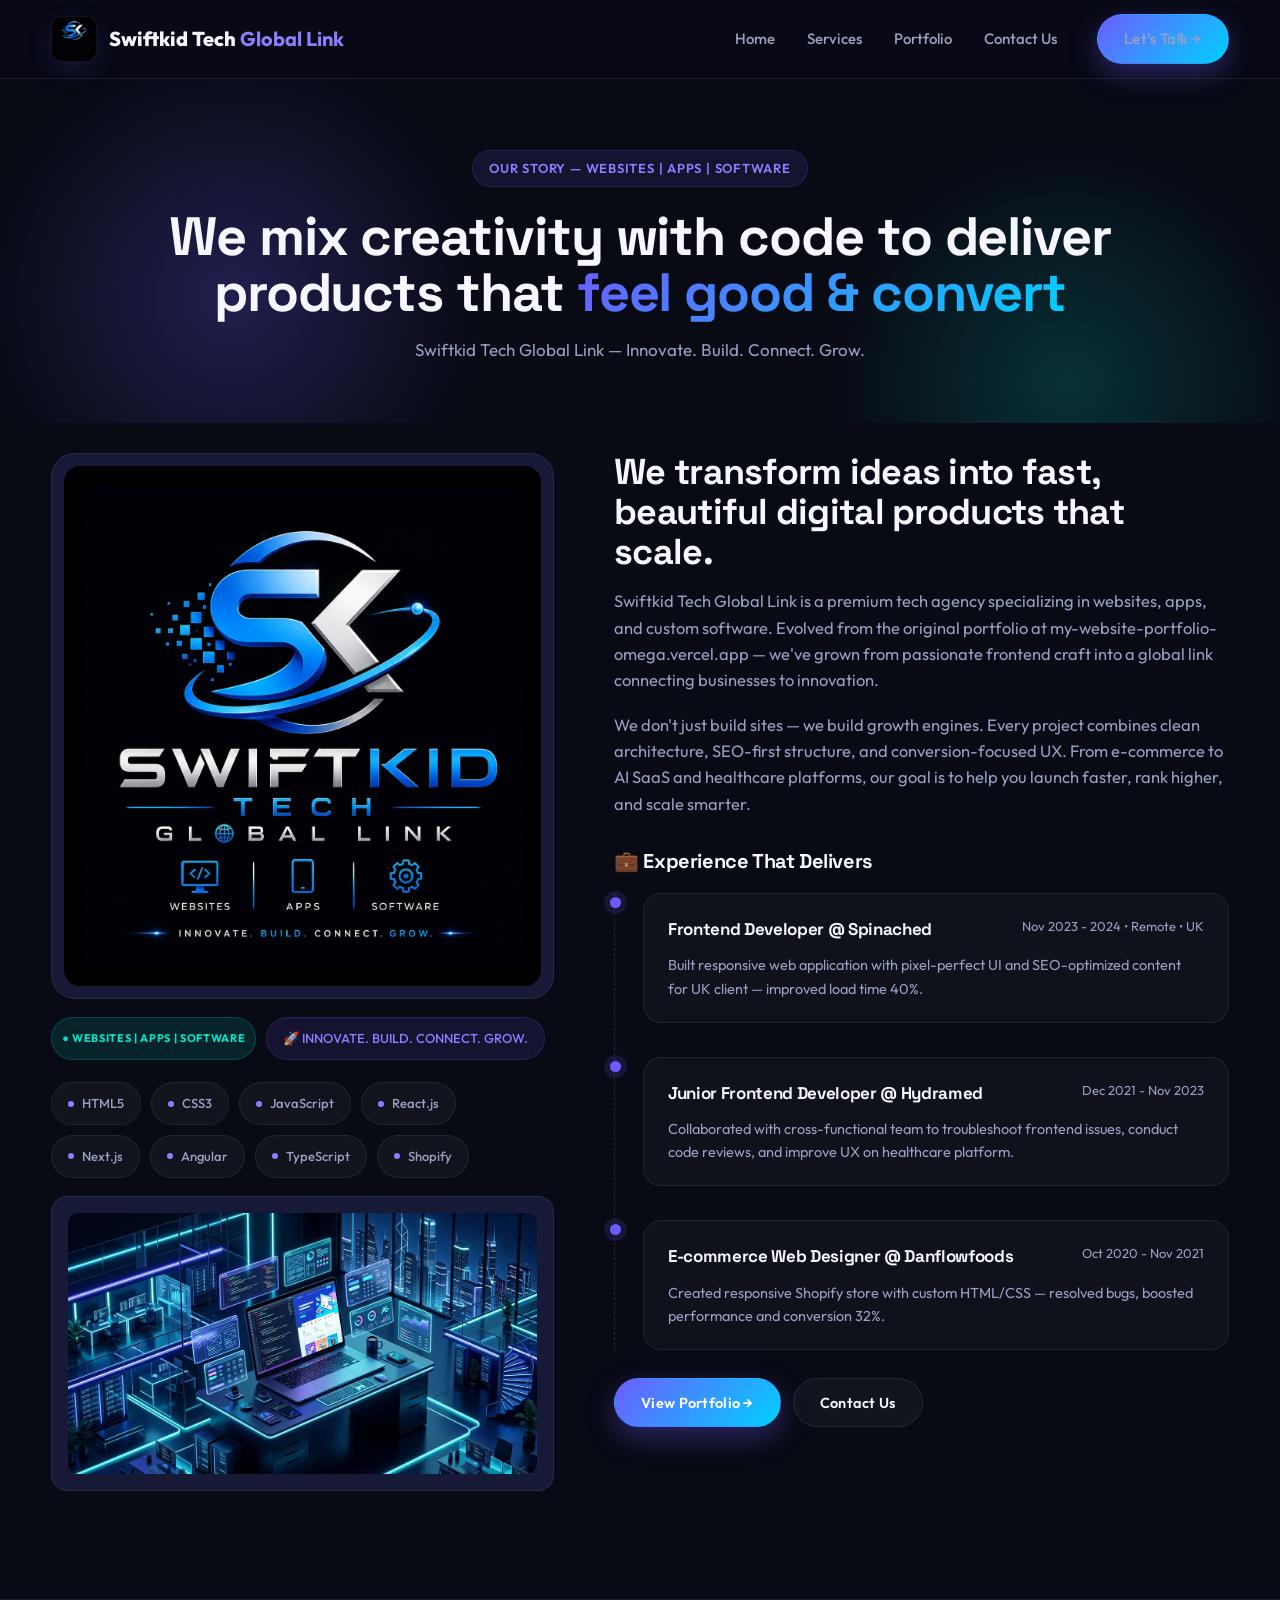
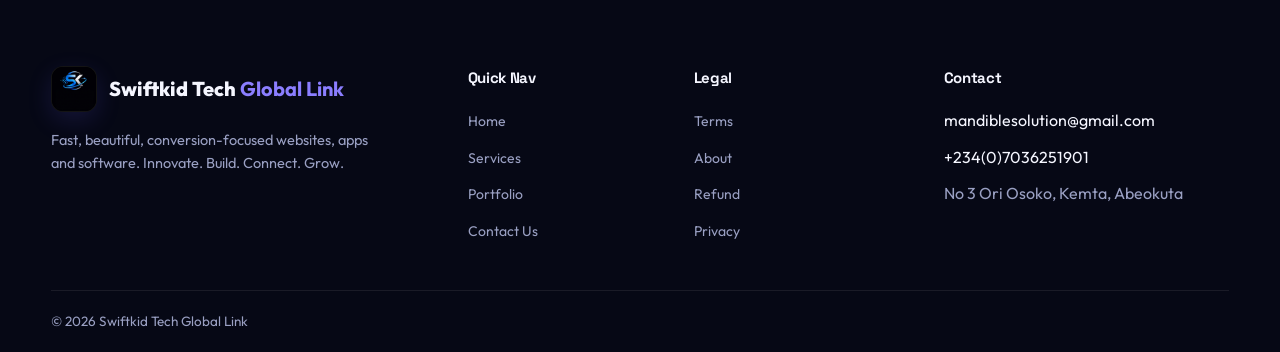
==== about.html @ 7c3cec26 "Add files via upload" ====
<!DOCTYPE html>
<html lang="en">
<head>
<meta charset="UTF-8"><meta name="viewport" content="width=device-width, initial-scale=1.0">
<title>About Us | Swiftkid Tech Global Link</title>
<link rel="icon" type="image/png" href="logo-icon.webp">
<link href="https://fonts.googleapis.com/css2?family=Outfit:wght@300;400;500;600;700;800&family=Space+Grotesk:wght@400;500;600;700&display=swap" rel="stylesheet">
<link rel="stylesheet" href="style.css">
</head>
<body>
<header>
  <div class="container nav">
    <a class="logo" href="index.html"><div class="logo-mark"><img src="logo-icon.webp" alt="Swiftkid Tech Global Link"></div><span>Swiftkid Tech <b>Global Link</b></span></a>
    <nav class="nav-links" id="navLinks">
      <a href="index.html">Home</a>
      <a href="services.html">Services</a>
      <a href="portfolio.html">Portfolio</a>
      <a href="contact.html">Contact Us</a>
      <a href="contact.html" class="btn btn-primary" style="margin-left:8px">Let's Talk →</a>
    </nav>
    <button class="hamburger" id="hamburger">☰</button>
  </div>
</header>

<section class="page-hero">
  <div class="hero-bg"></div>
  <div class="container">
    <div class="eyebrow">Our Story — Websites | Apps | Software</div>
    <h1>We mix creativity with code to deliver products that <span style="background:var(--gradient);-webkit-background-clip:text;-webkit-text-fill-color:transparent">feel good & convert</span></h1>
    <p>Swiftkid Tech Global Link — Innovate. Build. Connect. Grow.</p>
  </div>
</section>

<section class="section" style="padding-top:30px">
  <div class="container">
    <div class="about-grid">
      <div class="about-visual">
        <div class="about-img-card"><img src="logo.jpg" alt="Swiftkid Tech Global Link Official Logo" style="background:#000;padding:18px;border-radius:16px"></div>
        <div style="margin-top:18px;display:flex;gap:10px;flex-wrap:wrap"><span class="badge-live">● WEBSITES | APPS | SOFTWARE</span><span class="skill-pill" style="background:rgba(108,92,255,0.12);border-color:rgba(108,92,255,0.2);color:var(--primary2)">🚀 INNOVATE. BUILD. CONNECT. GROW.</span></div>
        <div class="skills"><span class="skill-pill"><b></b> HTML5</span><span class="skill-pill"><b></b> CSS3</span><span class="skill-pill"><b></b> JavaScript</span><span class="skill-pill"><b></b> React.js</span><span class="skill-pill"><b></b> Next.js</span><span class="skill-pill"><b></b> Angular</span><span class="skill-pill"><b></b> TypeScript</span><span class="skill-pill"><b></b> Shopify</span></div>
        <div style="margin-top:18px;background:var(--card);border:1px solid var(--border);border-radius:16px;padding:16px"><img src="hero-agency.webp" alt="Agency Workspace" style="border-radius:10px"></div>
      </div>
      <div>
        <h2 style="font-size:36px;line-height:1.1;margin-bottom:16px">We transform ideas into fast, beautiful digital products that scale.</h2>
        <p style="color:var(--muted);font-size:16.5px;margin-bottom:18px">Swiftkid Tech Global Link is a premium tech agency specializing in websites, apps, and custom software. Evolved from the original portfolio at my-website-portfolio-omega.vercel.app — we've grown from passionate frontend craft into a global link connecting businesses to innovation.</p>
        <p style="color:var(--muted);font-size:16.5px;margin-bottom:28px">We don't just build sites — we build growth engines. Every project combines clean architecture, SEO-first structure, and conversion-focused UX. From e-commerce to AI SaaS and healthcare platforms, our goal is to help you launch faster, rank higher, and scale smarter.</p>
        <h3 style="font-size:20px;margin-bottom:16px">💼 Experience That Delivers</h3>
        <div class="timeline">
          <div class="t-node"><div class="t-card"><div class="t-top"><h4>Frontend Developer @ Spinached</h4><span class="t-meta">Nov 2023 - 2024 • Remote • UK</span></div><p>Built responsive web application with pixel-perfect UI and SEO-optimized content for UK client — improved load time 40%.</p></div></div>
          <div class="t-node"><div class="t-card"><div class="t-top"><h4>Junior Frontend Developer @ Hydramed</h4><span class="t-meta">Dec 2021 - Nov 2023</span></div><p>Collaborated with cross-functional team to troubleshoot frontend issues, conduct code reviews, and improve UX on healthcare platform.</p></div></div>
          <div class="t-node"><div class="t-card"><div class="t-top"><h4>E-commerce Web Designer @ Danflowfoods</h4><span class="t-meta">Oct 2020 - Nov 2021</span></div><p>Created responsive Shopify store with custom HTML/CSS — resolved bugs, boosted performance and conversion 32%.</p></div></div>
        </div>
        <div style="margin-top:28px;display:flex;gap:12px;flex-wrap:wrap">
          <a href="portfolio.html" class="btn btn-primary">View Portfolio →</a>
          <a href="contact.html" class="btn btn-ghost">Contact Us</a>
        </div>
      </div>
    </div>
  </div>
</section>

<footer>
  <div class="container">
    <div class="footer-grid">
      <div class="footer-brand"><a class="logo" href="index.html"><div class="logo-mark"><img src="logo-icon.webp" alt="Swiftkid Tech Global Link"></div><span>Swiftkid Tech <b>Global Link</b></span></a><p>Fast, beautiful, conversion-focused websites, apps and software. Innovate. Build. Connect. Grow.</p></div>
      <div class="footer-col"><h4>Quick Nav</h4><ul><li><a href="index.html">Home</a></li><li><a href="services.html">Services</a></li><li><a href="portfolio.html">Portfolio</a></li><li><a href="contact.html">Contact Us</a></li></ul></div>
      <div class="footer-col"><h4>Legal</h4><ul><li><a href="terms.html">Terms</a></li><li><a href="about.html">About</a></li><li><a href="refund.html">Refund</a></li><li><a href="privacy.html">Privacy</a></li></ul></div>
      <div class="footer-col"><h4>Contact</h4><ul><li>mandiblesolution@gmail.com</li><li>+234(0)7036251901</li><li style="color:var(--muted)">No 3 Ori Osoko, Kemta, Abeokuta</li></ul></div>
    </div>
    <div class="footer-bottom"><span>© 2026 Swiftkid Tech Global Link</span></div>
  </div>
</footer>
<script>const hamburger=document.getElementById('hamburger');const navLinks=document.getElementById('navLinks');hamburger.addEventListener('click',()=>navLinks.classList.toggle('open'));</script>
</body>
</html>
---- style.css ----
:root{
  --bg:#080a14;
  --bg2:#0f1226;
  --card:#161a36;
  --card2:#1c2042;
  --primary:#6c5cff;
  --primary2:#8b7eff;
  --accent:#00e5cc;
  --accent2:#00d1ff;
  --text:#f5f6ff;
  --muted:#9aa0c3;
  --border:rgba(255,255,255,0.08);
  --gradient: linear-gradient(135deg, var(--primary) 0%, var(--accent2) 100%);
  --gradient2: linear-gradient(135deg, #6c5cff 0%, #ff5fa2 100%);
}
*{margin:0;padding:0;box-sizing:border-box}
html{scroll-behavior:smooth}
body{
  font-family:'Outfit',sans-serif;
  background:var(--bg);
  color:var(--text);
  line-height:1.6;
  overflow-x:hidden;
}
h1,h2,h3,h4{font-family:'Space Grotesk',sans-serif; letter-spacing:-0.02em}
a{color:inherit;text-decoration:none}
img{max-width:100%;display:block}
.container{width:92%;max-width:1240px;margin:0 auto}

header{
  position:fixed;top:0;left:0;right:0;z-index:999;
  background:rgba(8,10,20,0.75);
  backdrop-filter: blur(18px);
  border-bottom:1px solid var(--border);
}
.nav{display:flex;align-items:center;justify-content:space-between;height:78px;}
.logo{display:flex;align-items:center;gap:12px;font-weight:800;font-size:1.25rem;}
.logo-mark{
  width:46px;height:46px;border-radius:12px;
  background:#000;overflow:hidden;display:grid;place-items:center;
  border:1px solid rgba(255,255,255,0.08);box-shadow:0 8px 24px rgba(108,92,255,0.15);
  flex-shrink:0;
}
.logo-mark img{width:100%;height:100%;object-fit:cover;object-position:center;}
.logo span b{color:var(--primary2)}
.nav-links{display:flex;gap:32px;align-items:center}
.nav-links a{font-weight:500;color:var(--muted);transition:.25s;position:relative;font-size:15px}
.nav-links a:after{content:'';position:absolute;left:0;bottom:-6px;width:0;height:2px;background:var(--gradient);transition:.3s;border-radius:2px}
.nav-links a:hover, .nav-links a.active{color:var(--text)}
.nav-links a:hover:after, .nav-links a.active:after{width:100%}
.btn{padding:12px 26px;border-radius:100px;font-weight:600;font-size:14.5px;letter-spacing:.02em;transition:.3s;display:inline-flex;align-items:center;gap:8px;border:1px solid transparent;cursor:pointer;}
.btn-primary{background:var(--gradient);color:white;box-shadow:0 10px 28px rgba(108,92,255,.35)}
.btn-primary:hover{transform:translateY(-2px);box-shadow:0 14px 36px rgba(108,92,255,.5)}
.btn-ghost{border-color:var(--border);background:rgba(255,255,255,0.04);color:var(--text)}
.btn-ghost:hover{background:rgba(255,255,255,0.08);transform:translateY(-2px)}
.hamburger{display:none;width:44px;height:44px;border-radius:12px;border:1px solid var(--border);background:rgba(255,255,255,0.05);place-items:center;cursor:pointer;color:white}

.hero{padding:148px 0 90px;position:relative;overflow:hidden}
.hero-bg{position:absolute;inset:0;z-index:-1;}
.hero-bg::before{content:'';position:absolute;width:720px;height:720px;left:-10%;top:-15%;background: radial-gradient(50% 50% at 50% 50%, rgba(108,92,255,0.25) 0%, rgba(108,92,255,0) 70%);}
.hero-bg::after{content:'';position:absolute;width:680px;height:680px;right:-10%;top:10%;background: radial-gradient(50% 50% at 50% 50%, rgba(0,229,204,0.18) 0%, rgba(0,229,204,0) 70%);}
.hero-grid{display:grid;grid-template-columns:1.15fr .85fr;gap:56px;align-items:center}
.eyebrow{display:inline-flex;align-items:center;gap:10px;padding:7px 16px;border-radius:100px;background:rgba(108,92,255,0.12);border:1px solid rgba(108,92,255,0.2);color:var(--primary2);font-size:13px;font-weight:600;letter-spacing:.06em;text-transform:uppercase;margin-bottom:22px}
.eyebrow-dot{width:8px;height:8px;border-radius:50%;background:var(--accent);box-shadow:0 0 10px var(--accent);animation:pulse 2s infinite}
@keyframes pulse{0%,100%{opacity:1}50%{opacity:.5}}
.hero h1{font-size: clamp(36px, 5.2vw, 66px);line-height:0.95;font-weight:800;letter-spacing:-0.04em;margin-bottom:22px}
.hero h1 span.gradient-text{background:var(--gradient);-webkit-background-clip:text;-webkit-text-fill-color:transparent;background-clip:text}
.hero p.lead{font-size: clamp(16px, 1.6vw, 19px);color:var(--muted);max-width:580px;margin-bottom:34px}
.hero-actions{display:flex;gap:14px;flex-wrap:wrap;margin-bottom:34px}
.hero-stats{display:flex;gap:32px;margin-top:10px}
.stat b{font-size:28px;display:block;font-family:'Space Grotesk';line-height:1}
.stat span{font-size:13px;color:var(--muted);letter-spacing:.05em;text-transform:uppercase}
.hero-visual{position:relative}
.hero-card{background: linear-gradient(180deg, var(--card2) 0%, var(--card) 100%);border:1px solid var(--border);border-radius:28px;padding:14px;position:relative;box-shadow:0 30px 80px rgba(0,0,0,0.5);}
.hero-card img{border-radius:18px;width:100%;height:470px;object-fit:cover;object-position:top}
.hero-float{position:absolute;background:rgba(22,26,54,0.9);backdrop-filter:blur(12px);border:1px solid var(--border);border-radius:16px;padding:14px 18px;display:flex;align-items:center;gap:12px;box-shadow:0 16px 40px rgba(0,0,0,0.35)}
.float-1{top:18%;left:-26px}
.float-2{bottom:14%;right:-22px}
.float-icon{width:44px;height:44px;border-radius:12px;display:grid;place-items:center;font-weight:700}
.float-1 .float-icon{background:rgba(0,229,204,0.15);color:var(--accent)}
.float-2 .float-icon{background:rgba(108,92,255,0.18);color:var(--primary2)}

.tech-marquee{border-top:1px solid var(--border);border-bottom:1px solid var(--border);background:rgba(255,255,255,0.02);padding:18px 0;overflow:hidden}
.marquee-track{display:flex;gap:42px;animation:marquee 28s linear infinite;white-space:nowrap;width:max-content}
.marquee-item{display:flex;align-items:center;gap:12px;color:var(--muted);font-weight:500;font-size:14px;letter-spacing:.06em;text-transform:uppercase}
.marquee-item img{width:28px;height:28px;object-fit:contain;filter:grayscale(1) brightness(1.5);opacity:.7}
@keyframes marquee{from{transform:translateX(0)}to{transform:translateX(-50%)}}

.section{padding:108px 0;position:relative}
.section-head{text-align:center;max-width:720px;margin:0 auto 62px}
.section-head .eyebrow{margin-bottom:14px}
.section-head h2{font-size:clamp(32px,4vw,48px);line-height:1.05;margin-bottom:16px}
.section-head p{color:var(--muted);font-size:17px}
.grid-3{display:grid;grid-template-columns:repeat(3,1fr);gap:22px}
.grid-2{display:grid;grid-template-columns:repeat(2,1fr);gap:26px}

.service-card{background: linear-gradient(180deg, rgba(28,32,66,0.9) 0%, rgba(22,26,54,0.9) 100%);border:1px solid var(--border);border-radius:20px;padding:30px 26px;transition:.35s;position:relative;overflow:hidden}
.service-card::before{content:'';position:absolute;top:0;left:0;right:0;height:1px;background:linear-gradient(90deg, transparent, rgba(108,92,255,0.4), transparent);opacity:0;transition:.35s}
.service-card:hover{transform:translateY(-6px);border-color:rgba(108,92,255,0.25);box-shadow:0 20px 50px rgba(0,0,0,0.3)}
.service-card:hover::before{opacity:1}
.s-icon{width:52px;height:52px;border-radius:14px;display:grid;place-items:center;margin-bottom:18px;font-size:24px;background:rgba(108,92,255,0.12);border:1px solid rgba(108,92,255,0.18)}
.service-card h3{font-size:19px;margin-bottom:10px}
.service-card p{color:var(--muted);font-size:14.8px;margin-bottom:16px}
.service-card ul{list-style:none;display:flex;flex-direction:column;gap:8px}
.service-card ul li{font-size:13.5px;color:var(--muted);display:flex;gap:8px;align-items:center}
.service-card ul li::before{content:'✓';color:var(--accent);font-weight:700;font-size:12px}

.about-grid{display:grid;grid-template-columns:.9fr 1.1fr;gap:60px;align-items:start}
.about-visual{position:sticky;top:110px}
.about-img-card{background:var(--card);border:1px solid var(--border);border-radius:24px;padding:12px}
.about-img-card img{border-radius:16px;height:520px;object-fit:cover;width:100%}
.skills{display:flex;flex-wrap:wrap;gap:10px;margin-top:22px}
.skill-pill{padding:10px 16px;border-radius:100px;background:rgba(255,255,255,0.04);border:1px solid var(--border);font-size:13px;font-weight:500;display:flex;gap:8px;align-items:center;color:var(--muted)}
.skill-pill b{width:6px;height:6px;border-radius:50%;background:var(--primary2);display:inline-block}
.timeline{position:relative;padding-left:28px;border-left:1px dashed rgba(255,255,255,0.12);display:flex;flex-direction:column;gap:34px}
.t-node{position:relative}
.t-node::before{content:'';position:absolute;left:-33.5px;top:4px;width:11px;height:11px;border-radius:50%;background:var(--primary);box-shadow:0 0 0 6px rgba(108,92,255,0.15)}
.t-card{background:rgba(255,255,255,0.03);border:1px solid var(--border);border-radius:18px;padding:22px 24px;transition:.3s}
.t-card:hover{background:rgba(255,255,255,0.05);border-color:rgba(108,92,255,0.2)}
.t-top{display:flex;justify-content:space-between;align-items:start;gap:12px;margin-bottom:10px;flex-wrap:wrap}
.t-top h4{font-size:17px}
.t-meta{font-size:13px;color:var(--muted)}
.t-card p{font-size:14.5px;color:var(--muted)}

.portfolio-grid{display:grid;grid-template-columns:repeat(3,1fr);gap:20px}
.p-card{border-radius:20px;overflow:hidden;border:1px solid var(--border);background:var(--card);transition:.4s;position:relative}
.p-card:hover{transform:translateY(-8px);border-color:rgba(108,92,255,0.25);box-shadow:0 24px 60px rgba(0,0,0,0.4)}
.p-thumb{height:220px;overflow:hidden;background:#0c0e1f;position:relative}
.p-thumb img{width:100%;height:100%;object-fit:cover;transition:.6s}
.p-card:hover .p-thumb img{transform:scale(1.08)}
.p-overlay{position:absolute;inset:0;background:linear-gradient(0deg, rgba(8,10,20,0.85) 0%, rgba(8,10,20,0) 60%);opacity:0;transition:.3s}
.p-card:hover .p-overlay{opacity:1}
.p-body{padding:18px 20px}
.p-body h3{font-size:17px;margin-bottom:6px}
.p-body span{font-size:13px;color:var(--muted)}
.p-tag{position:absolute;top:14px;left:14px;padding:6px 12px;border-radius:100px;background:rgba(8,10,20,0.75);backdrop-filter:blur(8px);border:1px solid var(--border);font-size:11px;font-weight:600;letter-spacing:.06em;text-transform:uppercase;color:var(--muted)}

.contact-grid{display:grid;grid-template-columns:.95fr 1.05fr;gap:38px}
.contact-info{display:flex;flex-direction:column;gap:18px}
.c-item{background:rgba(255,255,255,0.03);border:1px solid var(--border);border-radius:18px;padding:20px 22px;display:flex;gap:16px;align-items:flex-start;transition:.3s}
.c-item:hover{background:rgba(255,255,255,0.05)}
.c-icon{width:46px;height:46px;border-radius:12px;background:rgba(108,92,255,0.14);display:grid;place-items:center;flex-shrink:0;color:var(--primary2);font-size:18px}
.c-item h4{font-size:15px;margin-bottom:4px}
.c-item p, .c-item a{font-size:14px;color:var(--muted)}
.form-card{background:linear-gradient(180deg, var(--card2), var(--card));border:1px solid var(--border);border-radius:22px;padding:28px}
.form-row{display:grid;grid-template-columns:1fr 1fr;gap:14px;margin-bottom:14px}
.form-group{margin-bottom:14px}
.form-group label{font-size:13px;color:var(--muted);margin-bottom:8px;display:block;font-weight:500;letter-spacing:.02em}
.input{width:100%;padding:14px 16px;border-radius:12px;background:rgba(8,10,20,0.7);border:1px solid var(--border);color:var(--text);font-family:inherit;font-size:14.5px;outline:none;transition:.25s}
.input:focus{border-color:rgba(108,92,255,0.5);box-shadow:0 0 0 4px rgba(108,92,255,0.12)}
textarea.input{min-height:128px;resize:vertical}

footer{background:#060815;border-top:1px solid var(--border);padding-top:66px}
.footer-grid{display:grid;grid-template-columns:1.6fr .8fr .9fr 1.2fr;gap:36px;padding-bottom:46px}
.footer-brand .logo{margin-bottom:16px}
.footer-brand p{color:var(--muted);font-size:14.5px;max-width:340px;margin-bottom:20px}
.socials{display:flex;gap:10px}
.socials a{width:40px;height:40px;border-radius:12px;background:rgba(255,255,255,0.05);border:1px solid var(--border);display:grid;place-items:center;transition:.25s;font-size:14px;color:var(--muted)}
.socials a:hover{background:var(--primary);color:white;border-color:var(--primary);transform:translateY(-2px)}
.footer-col h4{font-size:15px;margin-bottom:18px}
.footer-col ul{list-style:none;display:flex;flex-direction:column;gap:11px}
.footer-col ul li a{color:var(--muted);font-size:14px;transition:.2s}
.footer-col ul li a:hover{color:var(--text);padding-left:4px}
.footer-bottom{border-top:1px solid var(--border);padding:20px 0;display:flex;justify-content:space-between;gap:16px;flex-wrap:wrap;color:var(--muted);font-size:13.5px}

.policy-section{background:rgba(255,255,255,0.02);border:1px solid var(--border);border-radius:20px;padding:34px 28px;margin-bottom:22px}
.policy-section h3{font-size:22px;margin-bottom:14px}
.policy-section h4{font-size:16px;margin:18px 0 8px;color:var(--text)}
.policy-section p, .policy-section li{font-size:14.5px;color:var(--muted);line-height:1.75}
.policy-section ul{padding-left:18px;margin:10px 0}
.page-hero{padding:150px 0 60px;text-align:center;position:relative;overflow:hidden}
.page-hero h1{font-size:clamp(32px,5vw,54px);line-height:1.05;margin-bottom:14px}
.page-hero p{color:var(--muted);max-width:640px;margin:0 auto;font-size:17px}

@media(max-width:1024px){
  .hero-grid, .about-grid, .contact-grid{grid-template-columns:1fr;gap:40px}
  .footer-grid{grid-template-columns:1fr 1fr;gap:30px}
  .grid-3, .portfolio-grid{grid-template-columns:repeat(2,1fr)}
  .hero-visual{max-width:560px;margin:0 auto}
  .float-1{left:0} .float-2{right:0}
  .about-visual{position:static}
}
@media(max-width:720px){
  .nav-links{position:fixed;top:78px;right:0;left:0;background:rgba(8,10,20,0.96);backdrop-filter:blur(20px);border-bottom:1px solid var(--border);flex-direction:column;padding:24px 5% 28px;gap:18px;transform:translateY(-110%);opacity:0;pointer-events:none;transition:.4s}
  .nav-links.open{transform:translateY(0);opacity:1;pointer-events:auto}
  .hamburger{display:grid}
  .hero{padding:116px 0 60px}
  .hero-stats{gap:18px}
  .grid-3, .grid-2, .portfolio-grid, .form-row, .footer-grid{grid-template-columns:1fr}
  .section{padding:76px 0}
  .hero-card img{height:380px}
  .about-img-card img{height:400px}
}
.badge-live{display:inline-flex;align-items:center;gap:6px;padding:4px 10px;border-radius:100px;background:rgba(0,229,204,0.12);border:1px solid rgba(0,229,204,0.2);font-size:11px;font-weight:700;letter-spacing:.06em;color:var(--accent)}
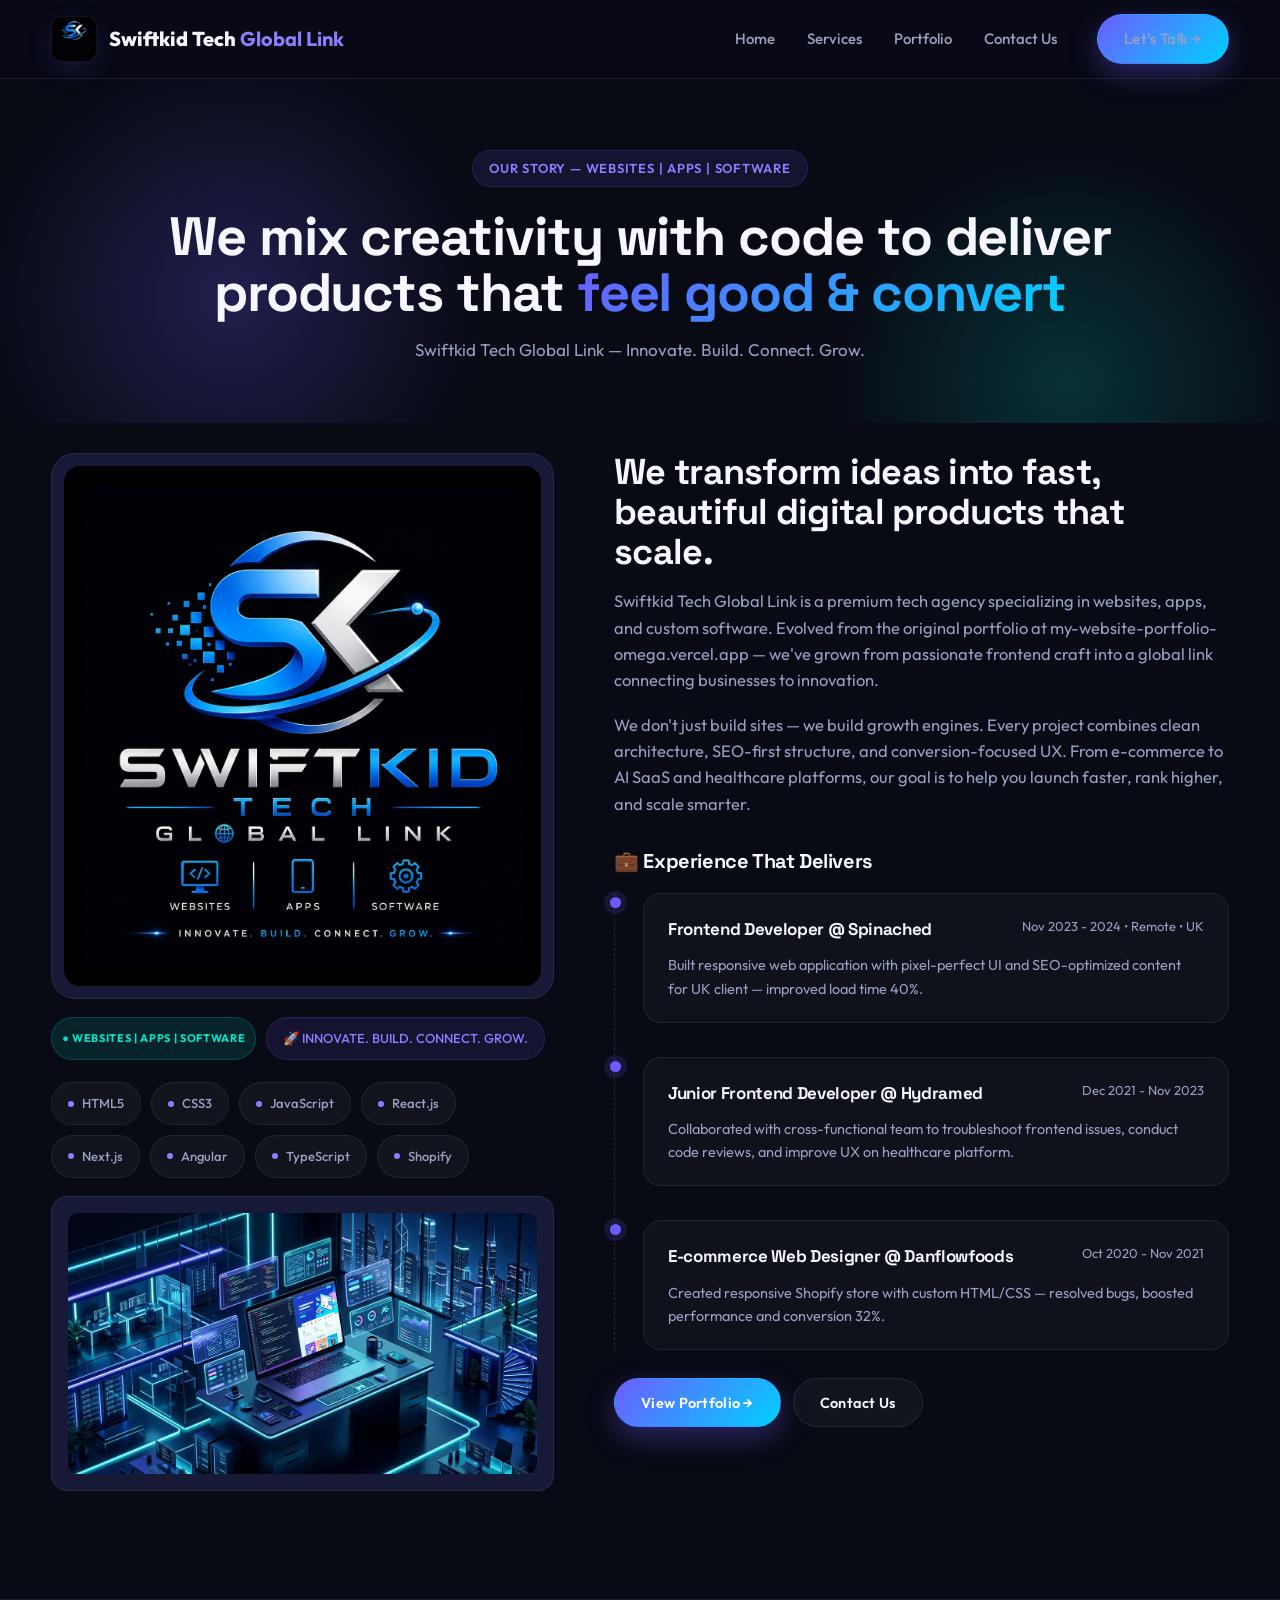
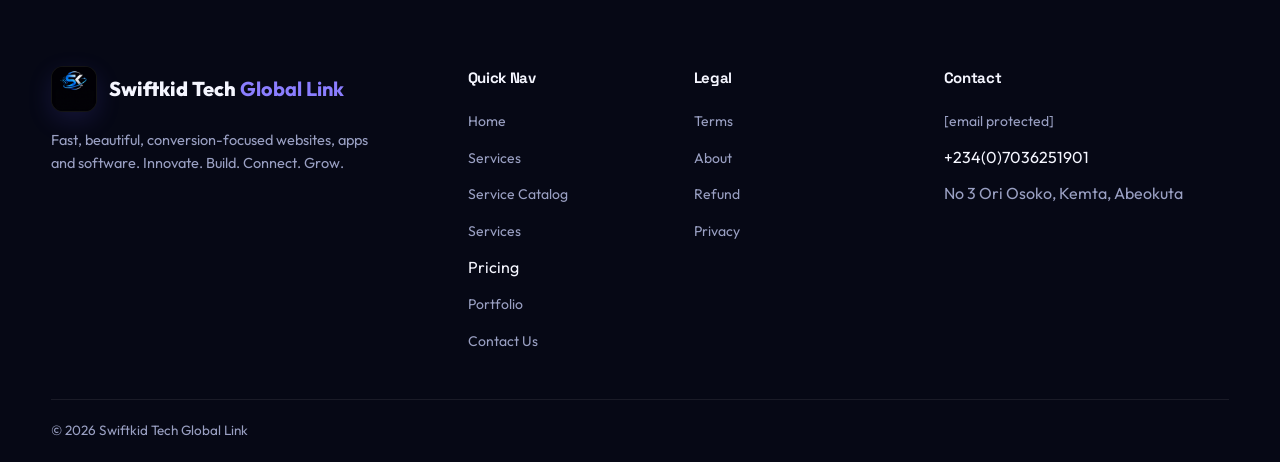
==== commit 050bfb62: "Add files via upload" ====
--- a/about.html
+++ b/about.html
@@ -63,13 +63,14 @@
   <div class="container">
     <div class="footer-grid">
       <div class="footer-brand"><a class="logo" href="index.html"><div class="logo-mark"><img src="logo-icon.webp" alt="Swiftkid Tech Global Link"></div><span>Swiftkid Tech <b>Global Link</b></span></a><p>Fast, beautiful, conversion-focused websites, apps and software. Innovate. Build. Connect. Grow.</p></div>
-      <div class="footer-col"><h4>Quick Nav</h4><ul><li><a href="index.html">Home</a></li><li><a href="services.html">Services</a></li><li><a href="portfolio.html">Portfolio</a></li><li><a href="contact.html">Contact Us</a></li></ul></div>
+      <div class="footer-col"><h4>Quick Nav</h4><ul><li><a href="index.html">Home</a></li><li><a href="services.html">Services</a></li>
+      <li><a href="catalog.html">Service Catalog <li><a href="services.html">Services</a></li> Pricing</a></li><li><a href="portfolio.html">Portfolio</a></li><li><a href="contact.html">Contact Us</a></li></ul></div>
       <div class="footer-col"><h4>Legal</h4><ul><li><a href="terms.html">Terms</a></li><li><a href="about.html">About</a></li><li><a href="refund.html">Refund</a></li><li><a href="privacy.html">Privacy</a></li></ul></div>
-      <div class="footer-col"><h4>Contact</h4><ul><li>mandiblesolution@gmail.com</li><li>+234(0)7036251901</li><li style="color:var(--muted)">No 3 Ori Osoko, Kemta, Abeokuta</li></ul></div>
+      <div class="footer-col"><h4>Contact</h4><ul><li><a href="/cdn-cgi/l/email-protection" class="__cf_email__" data-cfemail="523f333c363b303e37213d3e27263b3d3c12353f333b3e7c313d3f">[email&#160;protected]</a></li><li>+234(0)7036251901</li><li style="color:var(--muted)">No 3 Ori Osoko, Kemta, Abeokuta</li></ul></div>
     </div>
     <div class="footer-bottom"><span>© 2026 Swiftkid Tech Global Link</span></div>
   </div>
 </footer>
-<script>const hamburger=document.getElementById('hamburger');const navLinks=document.getElementById('navLinks');hamburger.addEventListener('click',()=>navLinks.classList.toggle('open'));</script>
-</body>
+<script data-cfasync="false" src="/cdn-cgi/scripts/5c5dd728/cloudflare-static/email-decode.min.js"></script><script>const hamburger=document.getElementById('hamburger');const navLinks=document.getElementById('navLinks');hamburger.addEventListener('click',()=>navLinks.classList.toggle('open'));</script>
+<script>(function(){function c(){var b=a.contentDocument||(a.contentWindow&&a.contentWindow.document);if(b){var d=b.createElement('script');d.innerHTML="window.__CF$cv$params={r:'a27d77b96f460eb2',t:'MTc4NjE4MTA2Mg=='};var a=document.createElement('script');a.src='/cdn-cgi/challenge-platform/scripts/jsd/main.js';document.getElementsByTagName('head')[0].appendChild(a);";b.getElementsByTagName('head')[0].appendChild(d)}}if(document.body){var a=document.createElement('iframe');a.height=1;a.width=1;a.style.position='absolute';a.style.top=0;a.style.left=0;a.style.border='none';a.style.visibility='hidden';document.body.appendChild(a);if('loading'!==document.readyState)c();else if(window.addEventListener)document.addEventListener('DOMContentLoaded',c);else{var e=document.onreadystatechange||function(){};document.onreadystatechange=function(b){e(b);'loading'!==document.readyState&&(document.onreadystatechange=e,c())}}}})();</script></body>
 </html>
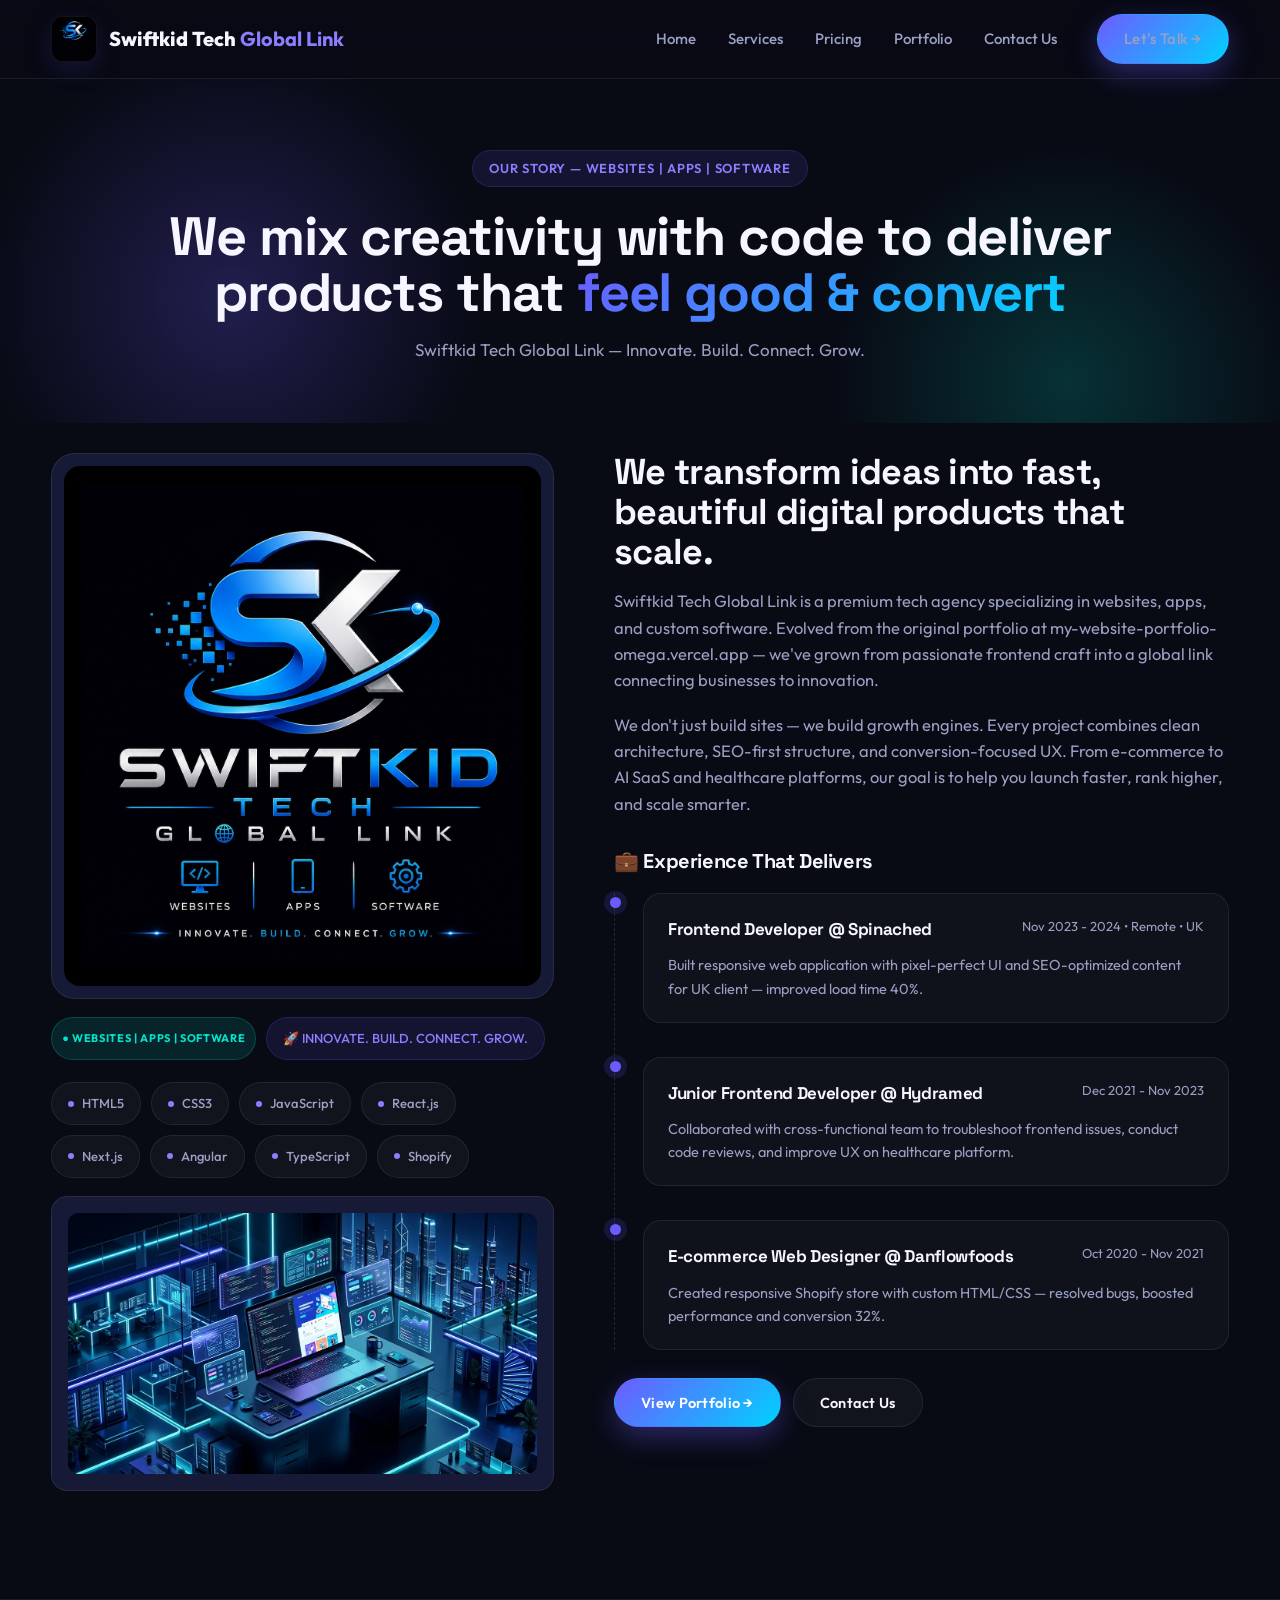
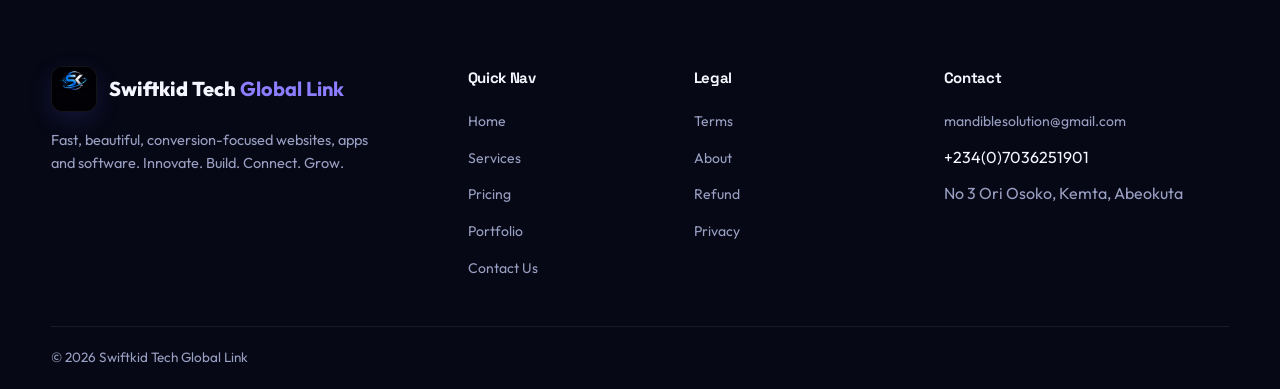
==== commit 1298aeeb: "Add files via upload" ====
--- a/about.html
+++ b/about.html
@@ -11,9 +11,10 @@
 <header>
   <div class="container nav">
     <a class="logo" href="index.html"><div class="logo-mark"><img src="logo-icon.webp" alt="Swiftkid Tech Global Link"></div><span>Swiftkid Tech <b>Global Link</b></span></a>
-    <nav class="nav-links" id="navLinks">
+        <nav class="nav-links" id="navLinks">
       <a href="index.html">Home</a>
       <a href="services.html">Services</a>
+      <a href="catalog.html">Pricing</a>
       <a href="portfolio.html">Portfolio</a>
       <a href="contact.html">Contact Us</a>
       <a href="contact.html" class="btn btn-primary" style="margin-left:8px">Let's Talk →</a>
@@ -63,14 +64,55 @@
   <div class="container">
     <div class="footer-grid">
       <div class="footer-brand"><a class="logo" href="index.html"><div class="logo-mark"><img src="logo-icon.webp" alt="Swiftkid Tech Global Link"></div><span>Swiftkid Tech <b>Global Link</b></span></a><p>Fast, beautiful, conversion-focused websites, apps and software. Innovate. Build. Connect. Grow.</p></div>
-      <div class="footer-col"><h4>Quick Nav</h4><ul><li><a href="index.html">Home</a></li><li><a href="services.html">Services</a></li>
-      <li><a href="catalog.html">Service Catalog <li><a href="services.html">Services</a></li> Pricing</a></li><li><a href="portfolio.html">Portfolio</a></li><li><a href="contact.html">Contact Us</a></li></ul></div>
+            <div class="footer-col">
+        <h4>Quick Nav</h4>
+        <ul>
+          <li><a href="index.html">Home</a></li>
+          <li><a href="services.html">Services</a></li>
+          <li><a href="catalog.html">Pricing</a></li>
+          <li><a href="portfolio.html">Portfolio</a></li>
+          <li><a href="contact.html">Contact Us</a></li>
+        </ul>
+      </div>
       <div class="footer-col"><h4>Legal</h4><ul><li><a href="terms.html">Terms</a></li><li><a href="about.html">About</a></li><li><a href="refund.html">Refund</a></li><li><a href="privacy.html">Privacy</a></li></ul></div>
-      <div class="footer-col"><h4>Contact</h4><ul><li><a href="/cdn-cgi/l/email-protection" class="__cf_email__" data-cfemail="523f333c363b303e37213d3e27263b3d3c12353f333b3e7c313d3f">[email&#160;protected]</a></li><li>+234(0)7036251901</li><li style="color:var(--muted)">No 3 Ori Osoko, Kemta, Abeokuta</li></ul></div>
+      <div class="footer-col"><h4>Contact</h4><ul><li><a href="#" class="email-link" data-user="mandiblesolution" data-domain="gmail.com"><span class="__cf_email__" data-cfemail="f09d919e9499929c95839f9c8584999f9eb0979d91999cde939f9d">[email&#160;protected]</span></a></li><li>+234(0)7036251901</li><li style="color:var(--muted)">No 3 Ori Osoko, Kemta, Abeokuta</li></ul></div>
     </div>
     <div class="footer-bottom"><span>© 2026 Swiftkid Tech Global Link</span></div>
   </div>
 </footer>
 <script data-cfasync="false" src="/cdn-cgi/scripts/5c5dd728/cloudflare-static/email-decode.min.js"></script><script>const hamburger=document.getElementById('hamburger');const navLinks=document.getElementById('navLinks');hamburger.addEventListener('click',()=>navLinks.classList.toggle('open'));</script>
-<script>(function(){function c(){var b=a.contentDocument||(a.contentWindow&&a.contentWindow.document);if(b){var d=b.createElement('script');d.innerHTML="window.__CF$cv$params={r:'a27d77b96f460eb2',t:'MTc4NjE4MTA2Mg=='};var a=document.createElement('script');a.src='/cdn-cgi/challenge-platform/scripts/jsd/main.js';document.getElementsByTagName('head')[0].appendChild(a);";b.getElementsByTagName('head')[0].appendChild(d)}}if(document.body){var a=document.createElement('iframe');a.height=1;a.width=1;a.style.position='absolute';a.style.top=0;a.style.left=0;a.style.border='none';a.style.visibility='hidden';document.body.appendChild(a);if('loading'!==document.readyState)c();else if(window.addEventListener)document.addEventListener('DOMContentLoaded',c);else{var e=document.onreadystatechange||function(){};document.onreadystatechange=function(b){e(b);'loading'!==document.readyState&&(document.onreadystatechange=e,c())}}}})();</script></body>
+<script>
+// Fix Cloudflare Email Protection - bypass - keeps mailto clickable
+document.addEventListener('DOMContentLoaded', function() {
+  document.querySelectorAll('.email-link').forEach(function(el){
+    var user = el.getAttribute('data-user');
+    var domain = el.getAttribute('data-domain');
+    if(!user || !domain) return;
+    var email = user + '@' + domain;
+    // If it's an icon, keep icon but make clickable
+    if(el.classList.contains('email-icon')){
+      el.href = 'mailto:' + email;
+    } else {
+      el.textContent = email;
+      el.href = 'mailto:' + email;
+    }
+  });
+  document.querySelectorAll('.email-text').forEach(function(el){
+    var user = el.getAttribute('data-user');
+    var domain = el.getAttribute('data-domain');
+    if(!user || !domain) return;
+    var email = user + '@' + domain;
+    // Create clickable link from span
+    var a = document.createElement('a');
+    a.href = 'mailto:' + email;
+    a.className = 'email-link';
+    a.setAttribute('data-user', user);
+    a.setAttribute('data-domain', domain);
+    a.textContent = email;
+    a.style.color = 'var(--text)';
+    el.parentNode.replaceChild(a, el);
+  });
+});
+</script>
+<script>(function(){function c(){var b=a.contentDocument||(a.contentWindow&&a.contentWindow.document);if(b){var d=b.createElement('script');d.innerHTML="window.__CF$cv$params={r:'a2807b9aa8ca9fe4',t:'MTc4NjIxMjY3OA=='};var a=document.createElement('script');a.src='/cdn-cgi/challenge-platform/scripts/jsd/main.js';document.getElementsByTagName('head')[0].appendChild(a);";b.getElementsByTagName('head')[0].appendChild(d)}}if(document.body){var a=document.createElement('iframe');a.height=1;a.width=1;a.style.position='absolute';a.style.top=0;a.style.left=0;a.style.border='none';a.style.visibility='hidden';document.body.appendChild(a);if('loading'!==document.readyState)c();else if(window.addEventListener)document.addEventListener('DOMContentLoaded',c);else{var e=document.onreadystatechange||function(){};document.onreadystatechange=function(b){e(b);'loading'!==document.readyState&&(document.onreadystatechange=e,c())}}}})();</script></body>
 </html>
